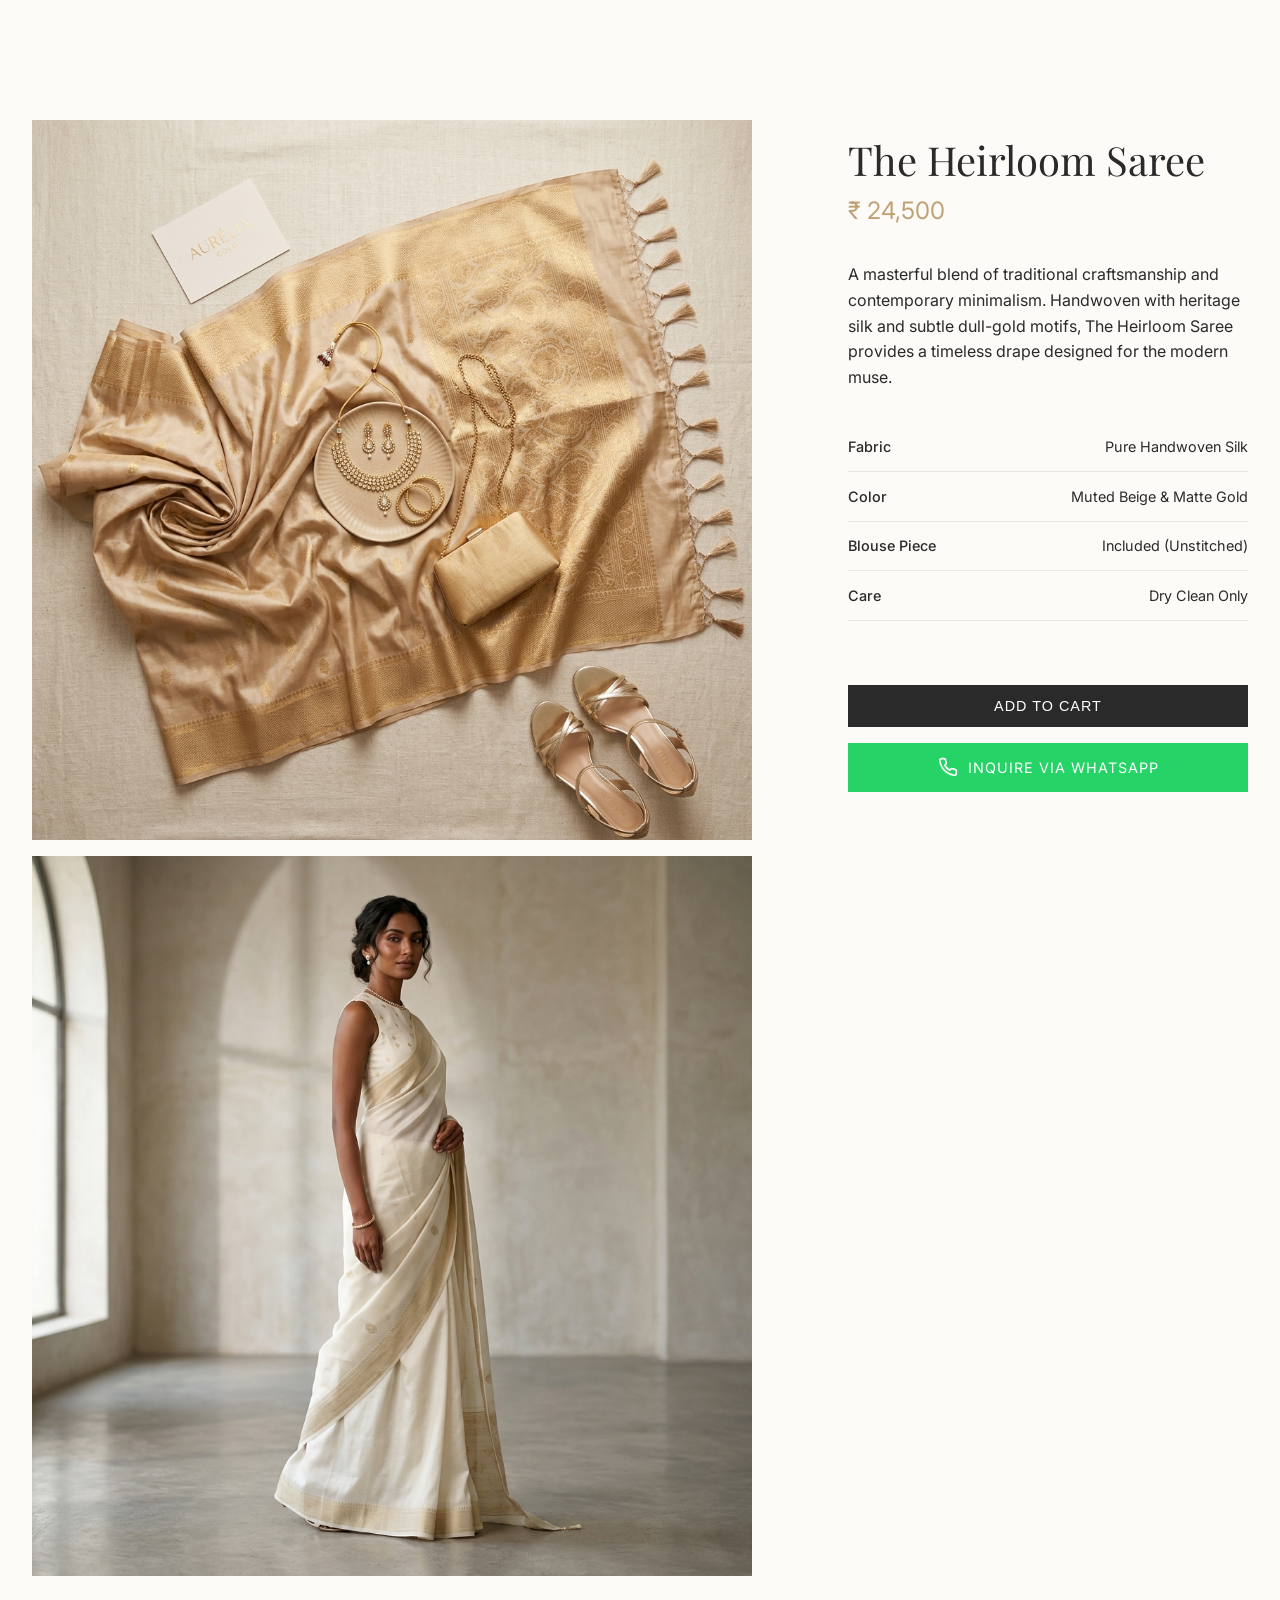
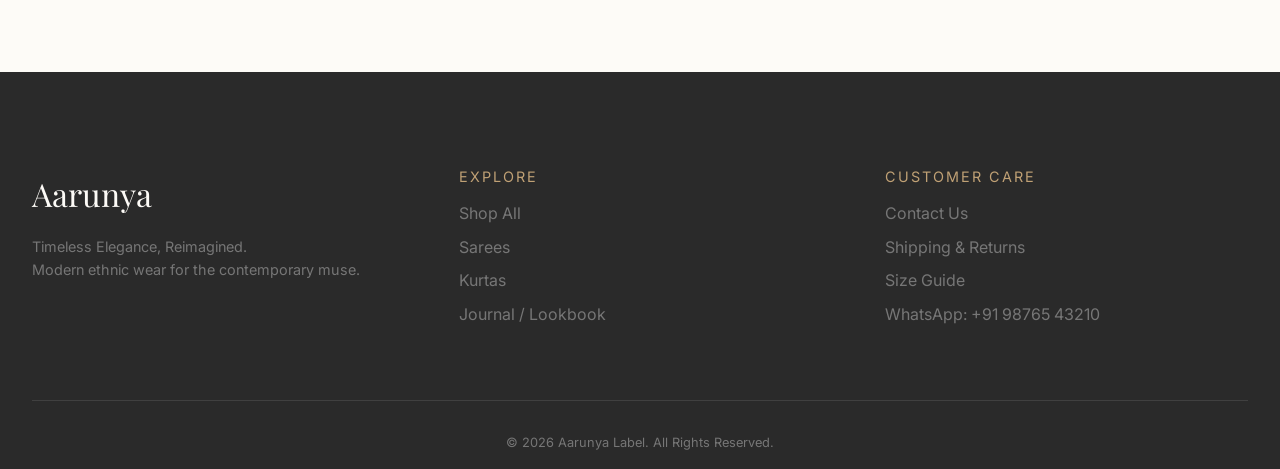
==== product.html @ f96c6a1d "Initial commit" ====
<!DOCTYPE html>
<html lang="en">
<head>
    <meta charset="UTF-8">
    <meta name="viewport" content="width=device-width, initial-scale=1.0">
    <title>The Heirloom Saree | Aarunya</title>
    <meta name="description" content="Shop the luxurious and minimal Heirloom Saree at Aarunya.">
    <link rel="stylesheet" href="style.css">
</head>
<body>
    <!-- Header -->
    <header id="header">
        <div class="nav-container">
            <div class="brand-logo"><a href="index.html">Aarunya</a></div>
            <nav class="nav-links">
                <a href="index.html#shop">Sarees</a>
                <a href="index.html#shop">Kurtas</a>
                <a href="index.html#shop">Blouses</a>
                <a href="index.html#collections">Collections</a>
            </nav>
            <div class="icons">
                <!-- Search Icon -->
                <svg viewBox="0 0 24 24" fill="none" stroke="currentColor" stroke-width="2" stroke-linecap="round" stroke-linejoin="round"><circle cx="11" cy="11" r="8"></circle><line x1="21" y1="21" x2="16.65" y2="16.65"></line></svg>
                <!-- Cart Icon -->
                <svg viewBox="0 0 24 24" fill="none" stroke="currentColor" stroke-width="2" stroke-linecap="round" stroke-linejoin="round"><path d="M6 2L3 6v14a2 2 0 0 0 2 2h14a2 2 0 0 0 2-2V6l-3-4z"></path><line x1="3" y1="6" x2="21" y2="6"></line><path d="M16 10a4 4 0 0 1-8 0"></path></svg>
            </div>
        </div>
    </header>

    <!-- Product Detail Section -->
    <section class="product-detail-section">
        <div class="container">
            <div class="product-detail-wrapper fade-in">
                <!-- Images (Left/Main side) -->
                <div class="product-gallery">
                    <img src="assets/cat_saree_1776011371440.png" alt="The Heirloom Saree - Full View" loading="lazy">
                    <img src="assets/hero_saree_1776011355249.png" alt="The Heirloom Saree - Styled View" loading="lazy">
                </div>
                
                <!-- Info (Right/Sticky side) -->
                <div class="product-info">
                    <h1>The Heirloom Saree</h1>
                    <p class="price">₹ 24,500</p>
                    <p class="product-desc">
                        A masterful blend of traditional craftsmanship and contemporary minimalism. Handwoven with heritage silk and subtle dull-gold motifs, The Heirloom Saree provides a timeless drape designed for the modern muse.
                    </p>
                    
                    <ul class="product-details-list">
                        <li><strong>Fabric</strong> <span>Pure Handwoven Silk</span></li>
                        <li><strong>Color</strong> <span>Muted Beige & Matte Gold</span></li>
                        <li><strong>Blouse Piece</strong> <span>Included (Unstitched)</span></li>
                        <li><strong>Care</strong> <span>Dry Clean Only</span></li>
                    </ul>

                    <div class="sticky-btn-group">
                        <button class="btn-primary">Add to Cart</button>
                        <a href="https://wa.me/919876543210" class="btn-whatsapp btn-secondary">
                            <svg xmlns="http://www.w3.org/2000/svg" width="20" height="20" viewBox="0 0 24 24" fill="none" stroke="currentColor" stroke-width="2" stroke-linecap="round" stroke-linejoin="round"><path d="M22 16.92v3a2 2 0 0 1-2.18 2 19.79 19.79 0 0 1-8.63-3.07 19.5 19.5 0 0 1-6-6 19.79 19.79 0 0 1-3.07-8.67A2 2 0 0 1 4.11 2h3a2 2 0 0 1 2 1.72 12.84 12.84 0 0 0 .7 2.81 2 2 0 0 1-.45 2.11L8.09 9.91a16 16 0 0 0 6 6l1.27-1.27a2 2 0 0 1 2.11-.45 12.84 12.84 0 0 0 2.81.7A2 2 0 0 1 22 16.92z"></path></svg>
                            Inquire via WhatsApp
                        </a>
                    </div>
                </div>
            </div>
        </div>
    </section>

    <!-- Footer -->
    <footer>
        <div class="container">
            <div class="footer-grid">
                <div class="footer-col">
                    <div class="footer-brand">Aarunya</div>
                    <p style="color: var(--color-gray); font-size: 0.9rem; margin-top: 1rem;">Timeless Elegance, Reimagined.<br>Modern ethnic wear for the contemporary muse.</p>
                </div>
                <div class="footer-col">
                    <h4>Explore</h4>
                    <ul class="footer-links">
                        <li><a href="#">Shop All</a></li>
                        <li><a href="#">Sarees</a></li>
                        <li><a href="#">Kurtas</a></li>
                        <li><a href="#">Journal / Lookbook</a></li>
                    </ul>
                </div>
                <div class="footer-col">
                    <h4>Customer Care</h4>
                    <ul class="footer-links">
                        <li><a href="#">Contact Us</a></li>
                        <li><a href="#">Shipping & Returns</a></li>
                        <li><a href="#">Size Guide</a></li>
                        <li><a href="#">WhatsApp: +91 98765 43210</a></li>
                    </ul>
                </div>
            </div>
            <div class="copyright">
                &copy; <span class="year"></span> Aarunya Label. All Rights Reserved.
            </div>
        </div>
    </footer>

    <script src="script.js"></script>
</body>
</html>
---- style.css ----
@import url('https://fonts.googleapis.com/css2?family=Inter:wght@300;400;500&family=Playfair+Display:ital,wght@0,400;0,500;0,600;1,400&display=swap');

:root {
    --color-ivory: #FDFBF7;
    --color-beige: #EDE8E1;
    --color-muted-gold: #C0A175;
    --color-charcoal: #2A2A2A;
    --color-white: #FFFFFF;
    --color-gray: #767676;
    
    --font-heading: 'Playfair Display', serif;
    --font-body: 'Inter', sans-serif;
    
    --spacing-xs: 0.5rem;
    --spacing-sm: 1rem;
    --spacing-md: 2rem;
    --spacing-lg: 4rem;
    --spacing-xl: 6rem;
    
    --transition-smooth: all 0.6s cubic-bezier(0.16, 1, 0.3, 1);
}

* {
    margin: 0;
    padding: 0;
    box-sizing: border-box;
}

body {
    font-family: var(--font-body);
    color: var(--color-charcoal);
    background-color: var(--color-ivory);
    line-height: 1.6;
    -webkit-font-smoothing: antialiased;
}

h1, h2, h3, h4, h5, h6 {
    font-family: var(--font-heading);
    font-weight: 400;
    line-height: 1.2;
}

a {
    color: inherit;
    text-decoration: none;
    transition: var(--transition-smooth);
}

img {
    max-width: 100%;
    display: block;
}

.container {
    max-width: 1440px;
    margin: 0 auto;
    padding: 0 var(--spacing-sm);
}
@media (min-width: 768px) {
    .container {
        padding: 0 var(--spacing-md);
    }
}

/* Header */
header {
    position: fixed;
    top: 0;
    left: 0;
    width: 100%;
    z-index: 100;
    background: rgba(253, 251, 247, 0.9);
    backdrop-filter: blur(10px);
    border-bottom: 1px solid rgba(0,0,0,0.05);
    transition: transform 0.4s ease;
}
header.scroll-down {
    transform: translateY(-100%);
}

.nav-container {
    display: flex;
    justify-content: space-between;
    align-items: center;
    height: 80px;
    padding: 0 var(--spacing-md);
}

.brand-logo {
    font-family: var(--font-heading);
    font-size: 1.8rem;
    letter-spacing: 2px;
    text-transform: uppercase;
    font-weight: 500;
}

.nav-links {
    display: none;
    gap: var(--spacing-md);
}

@media (min-width: 768px) {
    .nav-links {
        display: flex;
    }
}

.nav-links a {
    font-size: 0.9rem;
    letter-spacing: 1px;
    text-transform: uppercase;
}
.nav-links a:hover {
    color: var(--color-muted-gold);
}

.icons {
    display: flex;
    gap: var(--spacing-sm);
}
.icons svg {
    width: 24px;
    height: 24px;
    cursor: pointer;
}
.icons svg:hover {
    stroke: var(--color-muted-gold);
}

/* Hero Section */
.hero {
    height: 100vh;
    padding-top: 80px;
    display: flex;
    align-items: center;
    position: relative;
    overflow: hidden;
}

.hero-image-wrapper {
    position: absolute;
    top: 0;
    left: 0;
    width: 100%;
    height: 100%;
    z-index: -1;
}

.hero-image-wrapper img {
    width: 100%;
    height: 100%;
    object-fit: cover;
    object-position: top center;
    animation: zoomOut 10s ease-out forwards;
}

.hero-overlay {
    position: absolute;
    inset: 0;
    background: linear-gradient(to right, rgba(253,251,247,0.8) 0%, rgba(253,251,247,0) 100%);
}

@keyframes zoomOut {
    0% { transform: scale(1.1); }
    100% { transform: scale(1); }
}

.hero-content {
    max-width: 600px;
    padding-left: 5%;
    opacity: 0;
    transform: translateY(20px);
    animation: fadeUp 1s ease 0.5s forwards;
}

@keyframes fadeUp {
    100% {
        opacity: 1;
        transform: translateY(0);
    }
}

.hero-content h1 {
    font-size: 3.5rem;
    margin-bottom: var(--spacing-sm);
    color: var(--color-charcoal);
}

@media (min-width: 768px) {
    .hero-content h1 {
        font-size: 5rem;
    }
}

.btn-group {
    display: flex;
    flex-wrap: wrap;
    gap: var(--spacing-sm);
    margin-top: var(--spacing-md);
}

.btn-primary {
    background-color: var(--color-charcoal);
    color: var(--color-white);
    padding: 12px 32px;
    font-size: 0.9rem;
    text-transform: uppercase;
    letter-spacing: 1px;
    border: 1px solid var(--color-charcoal);
    cursor: pointer;
    transition: var(--transition-smooth);
    text-align: center;
}

.btn-primary:hover {
    background-color: transparent;
    color: var(--color-charcoal);
}

.btn-secondary {
    background-color: transparent;
    color: var(--color-charcoal);
    padding: 12px 32px;
    font-size: 0.9rem;
    text-transform: uppercase;
    letter-spacing: 1px;
    border: 1px solid var(--color-charcoal);
    cursor: pointer;
    transition: var(--transition-smooth);
    text-align: center;
}

.btn-secondary:hover {
    background-color: var(--color-charcoal);
    color: var(--color-white);
}

/* Category Section */
.categories {
    padding: var(--spacing-xl) var(--spacing-sm);
}

.section-title {
    text-align: center;
    font-size: 2.5rem;
    margin-bottom: var(--spacing-lg);
}

.category-grid {
    display: grid;
    grid-template-columns: 1fr;
    gap: var(--spacing-sm);
    max-width: 1440px;
    margin: 0 auto;
}

@media (min-width: 768px) {
    .category-grid {
        grid-template-columns: repeat(2, 1fr);
    }
}
@media (min-width: 1024px) {
    .category-grid {
        grid-template-columns: repeat(4, 1fr);
    }
}

.category-card {
    position: relative;
    overflow: hidden;
    aspect-ratio: 3/4;
    cursor: pointer;
}

.category-card img {
    width: 100%;
    height: 100%;
    object-fit: cover;
    transition: transform 0.8s ease;
}

.category-card:hover img {
    transform: scale(1.05);
}

.category-overlay {
    position: absolute;
    inset: 0;
    background: rgba(0,0,0,0.15);
    display: flex;
    align-items: flex-end;
    padding: var(--spacing-md);
    transition: background 0.4s ease;
}

.category-card:hover .category-overlay {
    background: rgba(0,0,0,0.35);
}

.category-overlay h3 {
    color: var(--color-white);
    font-size: 1.5rem;
    margin-bottom: 0.5rem;
    transform: translateY(10px);
    transition: transform 0.4s ease;
}

.category-card:hover .category-overlay h3 {
    transform: translateY(0);
}

/* Featured Collection */
.featured {
    padding: var(--spacing-xl) 0;
    background-color: var(--color-beige);
}

.product-grid {
    display: grid;
    grid-template-columns: repeat(2, 1fr);
    gap: var(--spacing-md) var(--spacing-sm);
}
@media (min-width: 768px) {
    .product-grid {
        grid-template-columns: repeat(4, 1fr);
        gap: var(--spacing-lg) var(--spacing-md);
    }
}

.product-card {
    text-align: center;
    cursor: pointer;
    display: block;
}

.product-image-container {
    position: relative;
    overflow: hidden;
    aspect-ratio: 2/3;
    margin-bottom: var(--spacing-sm);
    background-color: #E2DDD5;
}
.product-image-container img {
    width: 100%;
    height: 100%;
    object-fit: cover;
    transition: transform 0.6s ease;
}

.product-card:hover .product-image-container img {
    transform: scale(1.03);
}

.product-title {
    font-family: var(--font-body);
    font-size: 0.9rem;
    font-weight: 400;
    text-transform: uppercase;
    letter-spacing: 1px;
    margin-bottom: 0.25rem;
}

.product-price {
    font-family: var(--font-heading);
    font-size: 1.2rem;
    color: var(--color-charcoal);
}

/* Brand Story */
.story {
    padding: var(--spacing-xl) 0;
}
.story-wrapper {
    display: flex;
    flex-direction: column;
    gap: var(--spacing-md);
    align-items: center;
}
@media(min-width: 768px) {
    .story-wrapper {
        flex-direction: row;
        gap: var(--spacing-lg);
    }
}
.story-image {
    flex: 1;
    max-width: 600px;
}
.story-text {
    flex: 1;
    max-width: 500px;
}
.story-text h2 {
    font-size: 2.5rem;
    margin-bottom: var(--spacing-sm);
}
.story-text p {
    font-size: 1.1rem;
    color: var(--color-gray);
    margin-bottom: var(--spacing-md);
}

/* Testimonials / Social Proof */
.testimonials {
    padding: var(--spacing-xl) 0;
    background-color: var(--color-white);
    text-align: center;
}
.testimonial-quote {
    font-size: 1.8rem;
    font-style: italic;
    font-family: var(--font-heading);
    max-width: 800px;
    margin: 0 auto var(--spacing-md);
    color: var(--color-charcoal);
}
.testimonial-author {
    font-size: 0.9rem;
    text-transform: uppercase;
    letter-spacing: 2px;
    color: var(--color-muted-gold);
}

/* Footer */
footer {
    background-color: var(--color-charcoal);
    color: var(--color-ivory);
    padding: var(--spacing-xl) 0 var(--spacing-sm) 0;
}
.footer-grid {
    display: grid;
    grid-template-columns: 1fr;
    gap: var(--spacing-lg);
    margin-bottom: var(--spacing-lg);
}
@media (min-width: 768px) {
    .footer-grid {
        grid-template-columns: 1fr 1fr 1fr;
    }
}
.footer-brand {
    font-family: var(--font-heading);
    font-size: 2rem;
    margin-bottom: var(--spacing-sm);
}
.footer-col h4 {
    font-family: var(--font-body);
    text-transform: uppercase;
    letter-spacing: 2px;
    font-size: 0.9rem;
    margin-bottom: var(--spacing-sm);
    color: var(--color-muted-gold);
}
.footer-links {
    list-style: none;
}
.footer-links li {
    margin-bottom: 0.5rem;
}
.footer-links a {
    color: var(--color-gray);
    transition: color 0.3s ease;
}
.footer-links a:hover {
    color: var(--color-ivory);
}

.copyright {
    text-align: center;
    padding-top: var(--spacing-md);
    border-top: 1px solid rgba(255,255,255,0.1);
    color: var(--color-gray);
    font-size: 0.8rem;
}

/* Product Detail Page */
.product-detail-section {
    padding-top: 120px;
    padding-bottom: var(--spacing-xl);
}
.product-detail-wrapper {
    display: grid;
    grid-template-columns: 1fr;
    gap: var(--spacing-md);
}
@media (min-width: 900px) {
    .product-detail-wrapper {
        grid-template-columns: 1fr 400px;
        gap: var(--spacing-xl);
    }
}
.product-gallery {
    display: grid;
    gap: var(--spacing-sm);
}
.product-gallery img {
    width: 100%;
}
.product-info {
    position: sticky;
    top: 120px;
    align-self: start;
    padding: var(--spacing-sm) 0;
}
.product-info h1 {
    font-size: 2.5rem;
    margin-bottom: 0.5rem;
}
.product-info .price {
    font-size: 1.5rem;
    font-family: var(--font-body);
    margin-bottom: var(--spacing-md);
    color: var(--color-muted-gold);
}
.product-desc {
    margin-bottom: var(--spacing-md);
    color: var(--color-charcoal);
    font-size: 1rem;
}
.product-details-list {
    margin-bottom: var(--spacing-md);
    list-style: none;
}
.product-details-list li {
    padding: 0.8rem 0;
    border-bottom: 1px solid var(--color-beige);
    font-size: 0.9rem;
    display: flex;
    justify-content: space-between;
}
.product-details-list li strong {
    font-weight: 500;
}
.sticky-btn-group {
    display: flex;
    flex-direction: column;
    gap: var(--spacing-sm);
    margin-top: var(--spacing-lg);
}
.btn-whatsapp {
    background-color: #25D366;
    color: white;
    border-color: #25D366;
    display: flex;
    justify-content: center;
    align-items: center;
    gap: 10px;
}
.btn-whatsapp:hover {
    background-color: #128C7E;
    color: white;
    border-color: #128C7E;
}

/* Suggestion Grid */
.suggestion-grid {
    display: grid;
    grid-template-columns: repeat(2, 1fr);
    gap: var(--spacing-sm);
    margin-top: var(--spacing-lg);
}

/* Utilities */
.fade-in {
    opacity: 0;
    transform: translateY(30px);
    transition: opacity 0.8s ease-out, transform 0.8s ease-out;
}
.fade-in.visible {
    opacity: 1;
    transform: translateY(0);
}
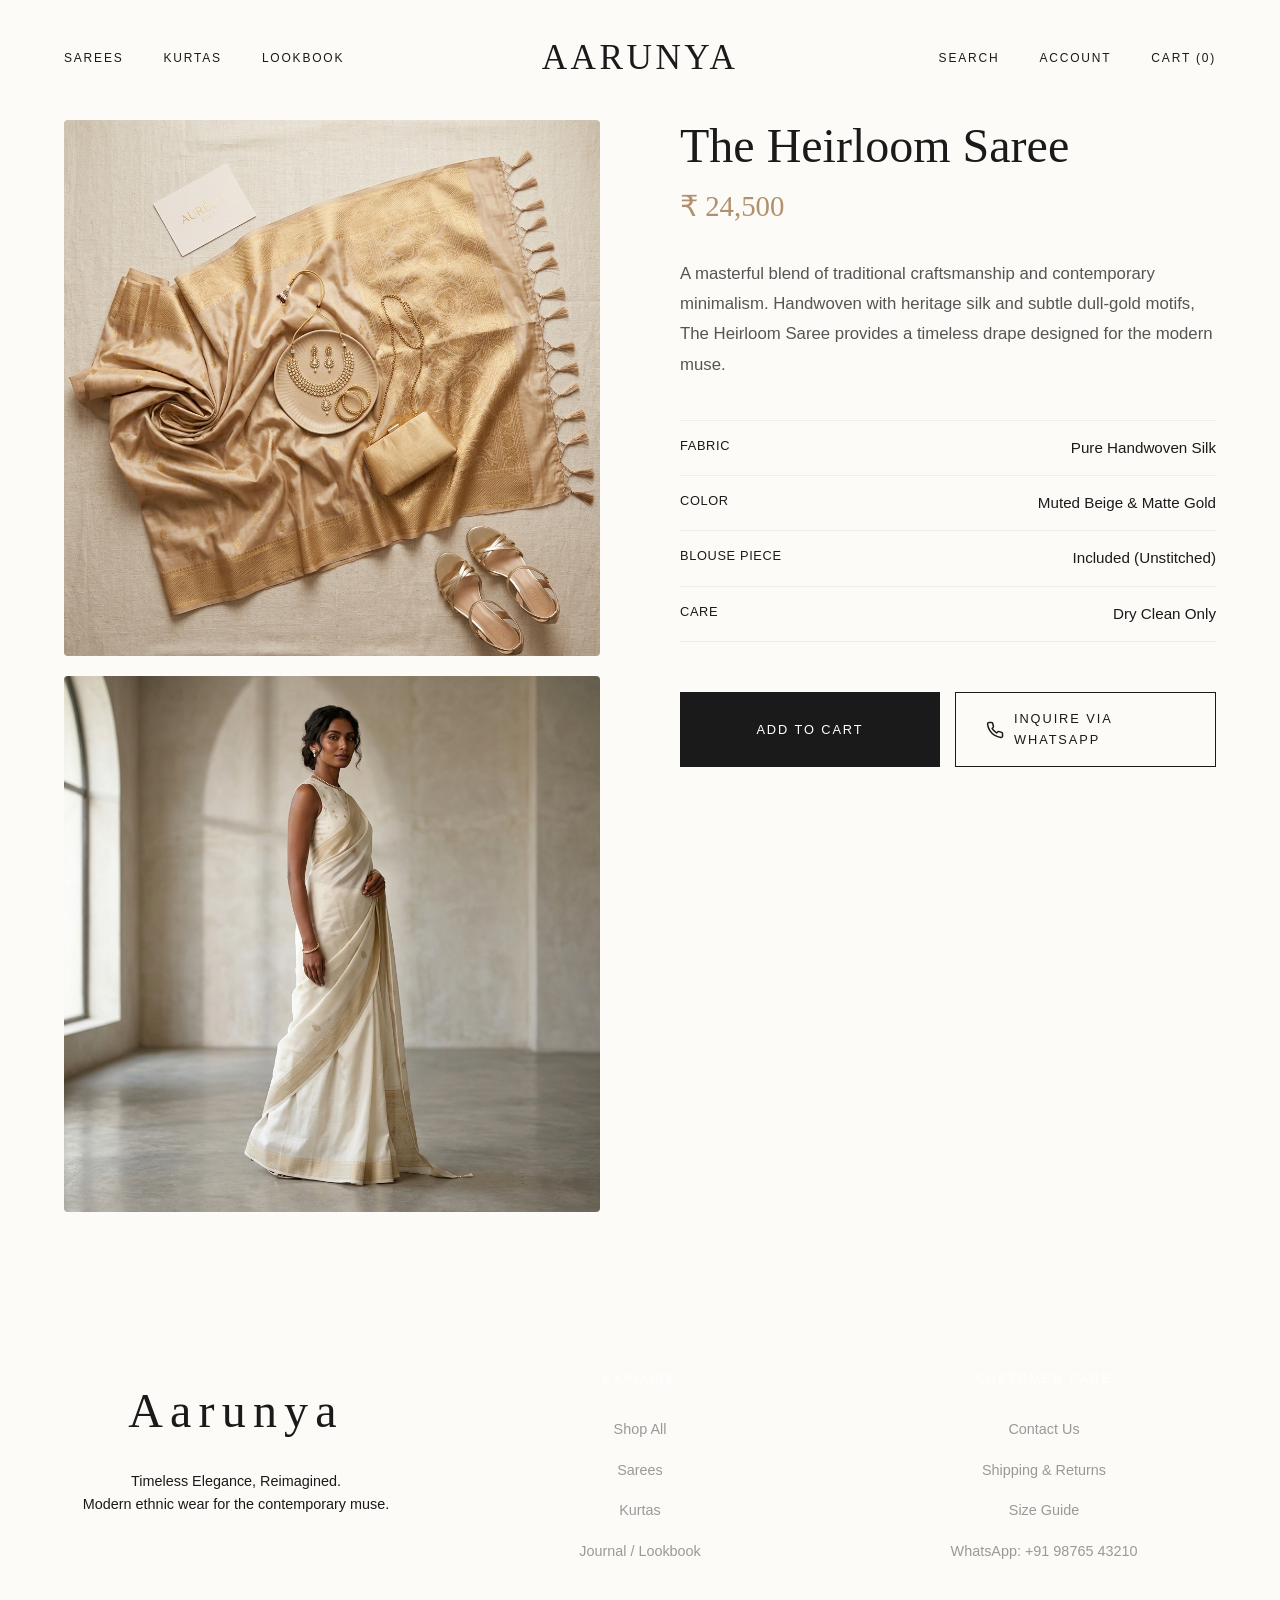
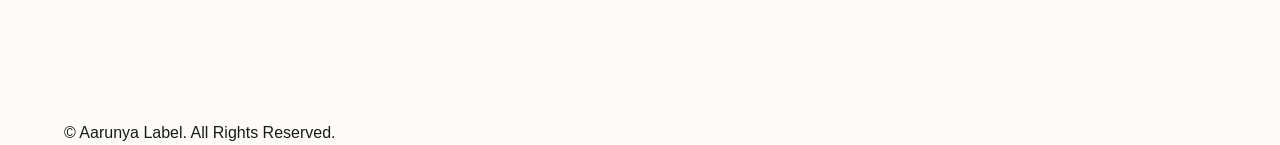
==== commit 6897d7b7: "Update all files" ====
--- a/product.html
+++ b/product.html
@@ -10,19 +10,19 @@
 <body>
     <!-- Header -->
     <header id="header">
-        <div class="nav-container">
-            <div class="brand-logo"><a href="index.html">Aarunya</a></div>
-            <nav class="nav-links">
-                <a href="index.html#shop">Sarees</a>
-                <a href="index.html#shop">Kurtas</a>
-                <a href="index.html#shop">Blouses</a>
-                <a href="index.html#collections">Collections</a>
+        <div class="header-inner">
+            <nav class="nav-left">
+                <a href="index.html#categories" class="nav-link">Sarees</a>
+                <a href="index.html#categories" class="nav-link">Kurtas</a>
+                <a href="index.html#collections" class="nav-link">Lookbook</a>
             </nav>
-            <div class="icons">
-                <!-- Search Icon -->
-                <svg viewBox="0 0 24 24" fill="none" stroke="currentColor" stroke-width="2" stroke-linecap="round" stroke-linejoin="round"><circle cx="11" cy="11" r="8"></circle><line x1="21" y1="21" x2="16.65" y2="16.65"></line></svg>
-                <!-- Cart Icon -->
-                <svg viewBox="0 0 24 24" fill="none" stroke="currentColor" stroke-width="2" stroke-linecap="round" stroke-linejoin="round"><path d="M6 2L3 6v14a2 2 0 0 0 2 2h14a2 2 0 0 0 2-2V6l-3-4z"></path><line x1="3" y1="6" x2="21" y2="6"></line><path d="M16 10a4 4 0 0 1-8 0"></path></svg>
+            
+            <a href="index.html" class="brand-logo">Aarunya</a>
+            
+            <div class="nav-right">
+                <a href="#" class="nav-link hidden-mobile">Search</a>
+                <a href="#" class="nav-link hidden-mobile">Account</a>
+                <a href="#" class="nav-link">Cart (0)</a>
             </div>
         </div>
     </header>
--- a/style.css
+++ b/style.css
@@ -1,23 +1,16 @@
-@import url('https://fonts.googleapis.com/css2?family=Inter:wght@300;400;500&family=Playfair+Display:ital,wght@0,400;0,500;0,600;1,400&display=swap');
-
+/* LUXURY EDITORIAL CSS */
 :root {
-    --color-ivory: #FDFBF7;
-    --color-beige: #EDE8E1;
-    --color-muted-gold: #C0A175;
-    --color-charcoal: #2A2A2A;
+    --color-bg: #FDFBF7; /* Softer, richer ivory */
+    --color-text: #1a1a1a; /* True charcoal */
+    --color-accent: #B0906D; /* Refined muted gold */
+    --color-light: #F5F2ED;
     --color-white: #FFFFFF;
-    --color-gray: #767676;
     
-    --font-heading: 'Playfair Display', serif;
-    --font-body: 'Inter', sans-serif;
+    --font-heading: 'Cormorant Garamond', serif;
+    --font-body: 'Montserrat', sans-serif;
     
-    --spacing-xs: 0.5rem;
-    --spacing-sm: 1rem;
-    --spacing-md: 2rem;
-    --spacing-lg: 4rem;
-    --spacing-xl: 6rem;
-    
-    --transition-smooth: all 0.6s cubic-bezier(0.16, 1, 0.3, 1);
+    --transition-slow: all 1.2s cubic-bezier(0.19, 1, 0.22, 1);
+    --transition-fast: all 0.4s ease;
 }
 
 * {
@@ -28,22 +21,30 @@
 
 body {
     font-family: var(--font-body);
-    color: var(--color-charcoal);
-    background-color: var(--color-ivory);
+    font-weight: 300;
+    color: var(--color-text);
+    background-color: var(--color-bg);
     line-height: 1.6;
     -webkit-font-smoothing: antialiased;
+    -moz-osx-font-smoothing: grayscale;
+}
+
+html {
+    scroll-behavior: smooth;
+    font-size: 16px;
 }
 
 h1, h2, h3, h4, h5, h6 {
     font-family: var(--font-heading);
-    font-weight: 400;
-    line-height: 1.2;
+    font-weight: 300;
+    line-height: 1.1;
+    color: var(--color-text);
 }
 
 a {
     color: inherit;
     text-decoration: none;
-    transition: var(--transition-smooth);
+    transition: var(--transition-fast);
 }
 
 img {
@@ -52,14 +53,57 @@
 }
 
 .container {
-    max-width: 1440px;
+    max-width: 1600px; /* Wider for editorial feel */
     margin: 0 auto;
-    padding: 0 var(--spacing-sm);
+    padding: 0 5%;
+}
+
+/* Typography Helpers */
+.subtitle {
+    font-family: var(--font-body);
+    font-size: 0.75rem;
+    text-transform: uppercase;
+    letter-spacing: 0.2em;
+    font-weight: 400;
+    color: var(--color-accent);
+    display: block;
+    margin-bottom: 1rem;
+}
+
+.section-spacing {
+    padding: 120px 0;
+}
+@media (min-width: 1024px) {
+    .section-spacing {
+        padding: 180px 0;
+    }
+}
+
+.section-header {
+    margin-bottom: 80px;
+    display: flex;
+    justify-content: space-between;
+    align-items: flex-end;
+}
+.section-header.center {
+    flex-direction: column;
+    align-items: center;
+    text-align: center;
+}
+.section-title {
+    font-size: 3rem;
+    letter-spacing: -0.02em;
 }
 @media (min-width: 768px) {
-    .container {
-        padding: 0 var(--spacing-md);
-    }
+    .section-title {
+        font-size: 4.5rem;
+    }
+}
+.section-divider {
+    width: 60px;
+    height: 1px;
+    background-color: var(--color-text);
+    margin-top: 30px;
 }
 
 /* Header */
@@ -68,72 +112,53 @@
     top: 0;
     left: 0;
     width: 100%;
-    z-index: 100;
-    background: rgba(253, 251, 247, 0.9);
-    backdrop-filter: blur(10px);
-    border-bottom: 1px solid rgba(0,0,0,0.05);
-    transition: transform 0.4s ease;
-}
-header.scroll-down {
-    transform: translateY(-100%);
-}
-
-.nav-container {
-    display: flex;
-    justify-content: space-between;
+    z-index: 1000;
+    padding: 30px 5%;
+    transition: var(--transition-fast);
+}
+header.scrolled {
+    background: rgba(253, 251, 247, 0.98);
+    padding: 20px 5%;
+    box-shadow: 0 1px 0 rgba(0,0,0,0.05);
+}
+
+.header-inner {
+    display: grid;
+    grid-template-columns: 1fr auto 1fr;
     align-items: center;
-    height: 80px;
-    padding: 0 var(--spacing-md);
-}
+}
+
+.nav-left { display: flex; gap: 40px; }
+.nav-right { display: flex; gap: 40px; justify-content: flex-end; }
+
+.nav-link {
+    font-family: var(--font-body);
+    font-size: 0.75rem;
+    text-transform: uppercase;
+    letter-spacing: 0.15em;
+    font-weight: 500;
+}
+.nav-link:hover { color: var(--color-accent); }
 
 .brand-logo {
     font-family: var(--font-heading);
-    font-size: 1.8rem;
-    letter-spacing: 2px;
-    text-transform: uppercase;
-    font-weight: 500;
-}
-
-.nav-links {
-    display: none;
-    gap: var(--spacing-md);
-}
-
-@media (min-width: 768px) {
-    .nav-links {
-        display: flex;
-    }
-}
-
-.nav-links a {
-    font-size: 0.9rem;
-    letter-spacing: 1px;
-    text-transform: uppercase;
-}
-.nav-links a:hover {
-    color: var(--color-muted-gold);
-}
-
-.icons {
-    display: flex;
-    gap: var(--spacing-sm);
-}
-.icons svg {
-    width: 24px;
-    height: 24px;
-    cursor: pointer;
-}
-.icons svg:hover {
-    stroke: var(--color-muted-gold);
+    font-size: 2.2rem;
+    letter-spacing: 0.1em;
+    text-transform: uppercase;
+    font-weight: 400;
+}
+
+@media (max-width: 768px) {
+    .hidden-mobile { display: none; }
+    .nav-left, .nav-right { gap: 20px; }
 }
 
 /* Hero Section */
 .hero {
-    height: 100vh;
-    padding-top: 80px;
+    height: 85vh;
+    position: relative;
     display: flex;
     align-items: center;
-    position: relative;
     overflow: hidden;
 }
 
@@ -143,7 +168,7 @@
     left: 0;
     width: 100%;
     height: 100%;
-    z-index: -1;
+    z-index: 1;
 }
 
 .hero-image-wrapper img {
@@ -151,112 +176,84 @@
     height: 100%;
     object-fit: cover;
     object-position: top center;
-    animation: zoomOut 10s ease-out forwards;
-}
-
+    animation: imageReveal 2s var(--transition-slow) forwards;
+}
+
+@keyframes imageReveal {
+    0% { transform: scale(1.05); filter: blur(5px); }
+    100% { transform: scale(1); filter: blur(0); }
+}
+
+/* Very delicate gradient ensuring text legibility without muddying image */
 .hero-overlay {
     position: absolute;
     inset: 0;
-    background: linear-gradient(to right, rgba(253,251,247,0.8) 0%, rgba(253,251,247,0) 100%);
-}
-
-@keyframes zoomOut {
-    0% { transform: scale(1.1); }
-    100% { transform: scale(1); }
+    z-index: 2;
+    background: linear-gradient(to right, rgba(253,251,247,0.7) 0%, rgba(253,251,247,0) 40%);
+}
+@media (max-width: 768px) {
+    .hero-overlay {
+        background: linear-gradient(to top, rgba(253,251,247,0.9) 0%, rgba(253,251,247,0) 50%);
+    }
 }
 
 .hero-content {
-    max-width: 600px;
+    position: relative;
+    z-index: 3;
     padding-left: 5%;
-    opacity: 0;
-    transform: translateY(20px);
-    animation: fadeUp 1s ease 0.5s forwards;
-}
-
-@keyframes fadeUp {
-    100% {
-        opacity: 1;
-        transform: translateY(0);
-    }
-}
-
-.hero-content h1 {
-    font-size: 3.5rem;
-    margin-bottom: var(--spacing-sm);
-    color: var(--color-charcoal);
-}
-
+    max-width: 800px;
+}
+@media (min-width: 1024px) {
+    .hero-content { padding-left: 10%; }
+}
+
+.hero-subtitle {
+    font-family: var(--font-body);
+    font-size: 0.75rem;
+    letter-spacing: 0.3em;
+    text-transform: uppercase;
+    display: block;
+    margin-bottom: 2rem;
+}
+
+.hero-title {
+    font-size: 4rem;
+    margin-bottom: 3rem;
+    color: var(--color-text);
+}
 @media (min-width: 768px) {
-    .hero-content h1 {
-        font-size: 5rem;
-    }
-}
-
-.btn-group {
-    display: flex;
-    flex-wrap: wrap;
-    gap: var(--spacing-sm);
-    margin-top: var(--spacing-md);
-}
-
-.btn-primary {
-    background-color: var(--color-charcoal);
-    color: var(--color-white);
-    padding: 12px 32px;
-    font-size: 0.9rem;
-    text-transform: uppercase;
-    letter-spacing: 1px;
-    border: 1px solid var(--color-charcoal);
-    cursor: pointer;
-    transition: var(--transition-smooth);
-    text-align: center;
-}
-
-.btn-primary:hover {
-    background-color: transparent;
-    color: var(--color-charcoal);
-}
-
-.btn-secondary {
-    background-color: transparent;
-    color: var(--color-charcoal);
-    padding: 12px 32px;
-    font-size: 0.9rem;
-    text-transform: uppercase;
-    letter-spacing: 1px;
-    border: 1px solid var(--color-charcoal);
-    cursor: pointer;
-    transition: var(--transition-smooth);
-    text-align: center;
-}
-
-.btn-secondary:hover {
-    background-color: var(--color-charcoal);
-    color: var(--color-white);
-}
-
-/* Category Section */
-.categories {
-    padding: var(--spacing-xl) var(--spacing-sm);
-}
-
-.section-title {
-    text-align: center;
-    font-size: 2.5rem;
-    margin-bottom: var(--spacing-lg);
-}
-
+    .hero-title {
+        font-size: 7vw;
+        line-height: 1.05;
+        margin-bottom: 4rem;
+    }
+}
+
+.btn-editorial {
+    display: inline-block;
+    padding-bottom: 8px;
+    border-bottom: 1px solid var(--color-text);
+    font-family: var(--font-body);
+    font-size: 0.8rem;
+    text-transform: uppercase;
+    letter-spacing: 0.2em;
+    font-weight: 500;
+}
+.btn-editorial:hover {
+    color: var(--color-accent);
+    border-bottom-color: var(--color-accent);
+}
+
+/* Categories - Clean Editorial Grid */
 .category-grid {
     display: grid;
     grid-template-columns: 1fr;
-    gap: var(--spacing-sm);
-    max-width: 1440px;
-    margin: 0 auto;
-}
-
+    gap: 40px;
+}
 @media (min-width: 768px) {
     .category-grid {
         grid-template-columns: repeat(2, 1fr);
+        gap: 60px 40px;
     }
 }
 @media (min-width: 1024px) {
@@ -265,308 +262,464 @@
     }
 }
 
-.category-card {
+.category-item {
+    display: flex;
+    flex-direction: column;
+    align-items: center;
+    text-align: center;
+}
+
+.img-wrapper {
+    width: 100%;
+    aspect-ratio: 3/4;
+    overflow: hidden;
+    margin-bottom: 24px;
+    background: var(--color-light);
+}
+
+.img-wrapper img {
+    width: 100%;
+    height: 100%;
+    object-fit: cover;
+    transition: var(--transition-slow);
+}
+
+.category-item:hover .img-wrapper img {
+    transform: scale(1.05);
+}
+
+.category-name {
+    font-family: var(--font-heading);
+    font-size: 2rem;
+    font-weight: 400;
+    font-style: italic;
+}
+
+/* Featured Products */
+.view-all-link {
+    font-family: var(--font-body);
+    font-size: 0.75rem;
+    text-transform: uppercase;
+    letter-spacing: 0.15em;
+    border-bottom: 1px solid currentColor;
+    padding-bottom: 5px;
+}
+
+.product-grid {
+    display: grid;
+    grid-template-columns: 1fr 1fr;
+    gap: 40px 20px;
+}
+@media (min-width: 1024px) {
+    .product-grid {
+        grid-template-columns: repeat(4, 1fr);
+        gap: 80px 40px;
+    }
+}
+
+.product-item {
+    display: block;
+}
+
+.product-img-wrapper {
+    aspect-ratio: 2/3;
+    overflow: hidden;
+    margin-bottom: 20px;
+    background: var(--color-light);
+}
+.product-img-wrapper img {
+    width: 100%;
+    height: 100%;
+    object-fit: cover;
+    transition: var(--transition-slow);
+}
+.product-item:hover .product-img-wrapper img {
+    transform: scale(1.05);
+}
+
+.product-details {
+    text-align: center;
+}
+
+.product-name {
+    font-family: var(--font-body);
+    font-size: 0.8rem;
+    text-transform: uppercase;
+    letter-spacing: 0.1em;
+    font-weight: 400;
+    margin-bottom: 8px;
+}
+
+.product-price {
+    font-family: var(--font-heading);
+    font-size: 1.4rem;
+    color: var(--color-text);
+}
+
+/* Brand Story */
+.story-grid {
+    display: grid;
+    grid-template-columns: 1fr;
+    gap: 60px;
+    align-items: center;
+}
+@media (min-width: 1024px) {
+    .story-grid {
+        grid-template-columns: 55% 45%;
+        gap: 120px;
+    }
+}
+
+.story-image-col {
+    position: relative;
+    padding-right: 20px;
+}
+.story-image-col::before {
+    content: '';
+    position: absolute;
+    top: 40px;
+    right: 0;
+    bottom: -40px;
+    left: 40px;
+    background: var(--color-light);
+    z-index: -1;
+}
+
+.story-image-col img {
+    width: 100%;
+    aspect-ratio: 4/5;
+    object-fit: cover;
+}
+
+.story-title {
+    font-size: 3.5rem;
+    margin-bottom: 40px;
+}
+@media (min-width: 768px) {
+    .story-title { font-size: 5rem; }
+}
+
+.story-desc {
+    font-size: 1.1rem;
+    line-height: 1.8;
+    margin-bottom: 50px;
+    max-width: 500px;
+}
+
+/* Lookbook */
+.lookbook-masonry {
+    display: grid;
+    grid-template-columns: 1fr;
+    gap: 40px;
+}
+@media (min-width: 900px) {
+    .lookbook-masonry {
+        grid-template-columns: 60% 35%;
+        justify-content: space-between;
+        align-items: center;
+    }
+}
+
+.lookbook-card {
     position: relative;
     overflow: hidden;
-    aspect-ratio: 3/4;
-    cursor: pointer;
-}
-
-.category-card img {
-    width: 100%;
-    height: 100%;
+}
+.lookbook-card img {
+    width: 100%;
     object-fit: cover;
-    transition: transform 0.8s ease;
-}
-
-.category-card:hover img {
-    transform: scale(1.05);
-}
-
-.category-overlay {
+    transition: var(--transition-slow);
+}
+.lookbook-card:hover img {
+    transform: scale(1.03);
+}
+
+.lookbook-text {
     position: absolute;
-    inset: 0;
-    background: rgba(0,0,0,0.15);
-    display: flex;
-    align-items: flex-end;
-    padding: var(--spacing-md);
-    transition: background 0.4s ease;
-}
-
-.category-card:hover .category-overlay {
-    background: rgba(0,0,0,0.35);
-}
-
-.category-overlay h3 {
+    bottom: 30px;
+    left: 30px;
     color: var(--color-white);
+}
+
+.lookbook-text h3 {
+    color: var(--color-white);
+    font-family: var(--font-heading);
+    font-size: 2.5rem;
+    font-style: italic;
+    margin-bottom: 5px;
+}
+.lookbook-text p {
+    font-family: var(--font-body);
+    font-size: 0.75rem;
+    text-transform: uppercase;
+    letter-spacing: 0.2em;
+}
+
+/* Services */
+.services {
+    background-color: var(--color-light);
+    text-align: center;
+}
+
+.services-wrapper {
+    display: grid;
+    grid-template-columns: 1fr;
+    gap: 60px;
+}
+@media (min-width: 768px) {
+    .services-wrapper {
+        grid-template-columns: repeat(3, 1fr);
+    }
+}
+
+.service-icon {
+    font-family: var(--font-heading);
+    font-size: 3rem;
+    color: var(--color-accent);
+    margin-bottom: 20px;
+    font-style: italic;
+}
+
+.service-title {
+    font-family: var(--font-body);
+    font-size: 0.85rem;
+    text-transform: uppercase;
+    letter-spacing: 0.2em;
+    font-weight: 500;
+    margin-bottom: 15px;
+}
+
+.service-desc {
+    font-size: 0.95rem;
+    color: #666;
+    max-width: 250px;
+    margin: 0 auto;
+}
+
+/* Footer */
+.footer {
+    background-color: var(--color-text);
+    color: var(--color-white);
+    padding-top: 100px;
+    padding-bottom: 40px;
+}
+
+.footer-top {
+    text-align: center;
+    margin-bottom: 80px;
+}
+
+.footer-brand {
+    font-family: var(--font-heading);
+    font-size: 3rem;
+    letter-spacing: 0.15em;
+    margin-bottom: 20px;
+}
+
+.footer-quote {
+    font-family: var(--font-heading);
+    font-style: italic;
     font-size: 1.5rem;
-    margin-bottom: 0.5rem;
-    transform: translateY(10px);
-    transition: transform 0.4s ease;
-}
-
-.category-card:hover .category-overlay h3 {
-    transform: translateY(0);
-}
-
-/* Featured Collection */
-.featured {
-    padding: var(--spacing-xl) 0;
-    background-color: var(--color-beige);
-}
-
-.product-grid {
-    display: grid;
-    grid-template-columns: repeat(2, 1fr);
-    gap: var(--spacing-md) var(--spacing-sm);
-}
-@media (min-width: 768px) {
-    .product-grid {
-        grid-template-columns: repeat(4, 1fr);
-        gap: var(--spacing-lg) var(--spacing-md);
-    }
-}
-
-.product-card {
-    text-align: center;
-    cursor: pointer;
-    display: block;
-}
-
-.product-image-container {
-    position: relative;
-    overflow: hidden;
-    aspect-ratio: 2/3;
-    margin-bottom: var(--spacing-sm);
-    background-color: #E2DDD5;
-}
-.product-image-container img {
-    width: 100%;
-    height: 100%;
-    object-fit: cover;
-    transition: transform 0.6s ease;
-}
-
-.product-card:hover .product-image-container img {
-    transform: scale(1.03);
-}
-
-.product-title {
-    font-family: var(--font-body);
-    font-size: 0.9rem;
-    font-weight: 400;
-    text-transform: uppercase;
-    letter-spacing: 1px;
-    margin-bottom: 0.25rem;
-}
-
-.product-price {
-    font-family: var(--font-heading);
-    font-size: 1.2rem;
-    color: var(--color-charcoal);
-}
-
-/* Brand Story */
-.story {
-    padding: var(--spacing-xl) 0;
-}
-.story-wrapper {
-    display: flex;
-    flex-direction: column;
-    gap: var(--spacing-md);
-    align-items: center;
-}
-@media(min-width: 768px) {
-    .story-wrapper {
-        flex-direction: row;
-        gap: var(--spacing-lg);
-    }
-}
-.story-image {
-    flex: 1;
-    max-width: 600px;
-}
-.story-text {
-    flex: 1;
-    max-width: 500px;
-}
-.story-text h2 {
-    font-size: 2.5rem;
-    margin-bottom: var(--spacing-sm);
-}
-.story-text p {
-    font-size: 1.1rem;
-    color: var(--color-gray);
-    margin-bottom: var(--spacing-md);
-}
-
-/* Testimonials / Social Proof */
-.testimonials {
-    padding: var(--spacing-xl) 0;
-    background-color: var(--color-white);
-    text-align: center;
-}
-.testimonial-quote {
-    font-size: 1.8rem;
-    font-style: italic;
-    font-family: var(--font-heading);
-    max-width: 800px;
-    margin: 0 auto var(--spacing-md);
-    color: var(--color-charcoal);
-}
-.testimonial-author {
-    font-size: 0.9rem;
-    text-transform: uppercase;
-    letter-spacing: 2px;
-    color: var(--color-muted-gold);
-}
-
-/* Footer */
-footer {
-    background-color: var(--color-charcoal);
-    color: var(--color-ivory);
-    padding: var(--spacing-xl) 0 var(--spacing-sm) 0;
-}
+    color: var(--color-accent);
+}
+
 .footer-grid {
     display: grid;
-    grid-template-columns: 1fr;
-    gap: var(--spacing-lg);
-    margin-bottom: var(--spacing-lg);
+    grid-template-columns: repeat(1, 1fr);
+    gap: 60px;
+    margin-bottom: 80px;
+    text-align: center;
+    border-top: 1px solid rgba(255,255,255,0.1);
+    border-bottom: 1px solid rgba(255,255,255,0.1);
+    padding: 60px 0;
 }
 @media (min-width: 768px) {
     .footer-grid {
-        grid-template-columns: 1fr 1fr 1fr;
-    }
-}
-.footer-brand {
-    font-family: var(--font-heading);
-    font-size: 2rem;
-    margin-bottom: var(--spacing-sm);
-}
+        grid-template-columns: repeat(3, 1fr);
+    }
+}
+
 .footer-col h4 {
-    font-family: var(--font-body);
-    text-transform: uppercase;
-    letter-spacing: 2px;
+    color: var(--color-white);
+    font-family: var(--font-body);
+    font-size: 0.75rem;
+    text-transform: uppercase;
+    letter-spacing: 0.2em;
+    margin-bottom: 30px;
+}
+
+.footer-col ul { list-style: none; }
+.footer-col li { margin-bottom: 15px; }
+.footer-col a {
+    color: #999;
     font-size: 0.9rem;
-    margin-bottom: var(--spacing-sm);
-    color: var(--color-muted-gold);
-}
-.footer-links {
-    list-style: none;
-}
-.footer-links li {
-    margin-bottom: 0.5rem;
-}
-.footer-links a {
-    color: var(--color-gray);
-    transition: color 0.3s ease;
-}
-.footer-links a:hover {
-    color: var(--color-ivory);
-}
-
-.copyright {
+}
+.footer-col a:hover { color: var(--color-white); }
+
+.footer-bottom {
     text-align: center;
-    padding-top: var(--spacing-md);
-    border-top: 1px solid rgba(255,255,255,0.1);
-    color: var(--color-gray);
     font-size: 0.8rem;
-}
-
-/* Product Detail Page */
+    color: #666;
+    text-transform: uppercase;
+    letter-spacing: 0.1em;
+}
+
+/* Animations */
+.fade-up {
+    opacity: 0;
+    transform: translateY(50px);
+    transition: opacity 1.2s cubic-bezier(0.19, 1, 0.22, 1), transform 1.2s cubic-bezier(0.19, 1, 0.22, 1);
+}
+.fade-up.visible {
+    opacity: 1;
+    transform: translateY(0);
+}
+
+/* Sticky WhatsApp */
+.sticky-whatsapp {
+    position: fixed;
+    bottom: 30px;
+    right: 30px;
+    background-color: var(--color-text);
+    color: var(--color-white);
+    width: 60px;
+    height: 60px;
+    border-radius: 50%;
+    display: flex;
+    justify-content: center;
+    align-items: center;
+    z-index: 1000;
+    transition: var(--transition-fast);
+}
+.sticky-whatsapp svg { width: 30px; height: 30px; }
+.sticky-whatsapp:hover { transform: translateY(-5px); background-color: var(--color-accent); }
+
+/* --- PRODUCT DETAIL PAGE UI --- */
 .product-detail-section {
-    padding-top: 120px;
-    padding-bottom: var(--spacing-xl);
-}
+    padding-top: 15vw;
+    padding-bottom: 100px;
+}
+@media (min-width: 1024px) {
+    .product-detail-section { padding-top: 120px; }
+}
+
 .product-detail-wrapper {
     display: grid;
     grid-template-columns: 1fr;
-    gap: var(--spacing-md);
+    gap: 40px;
 }
 @media (min-width: 900px) {
     .product-detail-wrapper {
-        grid-template-columns: 1fr 400px;
-        gap: var(--spacing-xl);
-    }
-}
+        grid-template-columns: 1fr 1fr;
+        gap: 80px;
+        align-items: start;
+    }
+}
+
 .product-gallery {
-    display: grid;
-    gap: var(--spacing-sm);
+    display: flex;
+    flex-direction: column;
+    gap: 20px;
 }
 .product-gallery img {
     width: 100%;
-}
+    height: auto;
+    background: var(--color-light);
+    border-radius: 4px; /* subtle softening */
+}
+
 .product-info {
     position: sticky;
     top: 120px;
-    align-self: start;
-    padding: var(--spacing-sm) 0;
-}
+}
+
 .product-info h1 {
-    font-size: 2.5rem;
-    margin-bottom: 0.5rem;
-}
+    font-size: 3rem;
+    margin-bottom: 10px;
+}
+
 .product-info .price {
-    font-size: 1.5rem;
-    font-family: var(--font-body);
-    margin-bottom: var(--spacing-md);
-    color: var(--color-muted-gold);
-}
+    font-family: var(--font-heading);
+    font-size: 1.8rem;
+    color: var(--color-accent);
+    margin-bottom: 30px;
+}
+
 .product-desc {
-    margin-bottom: var(--spacing-md);
-    color: var(--color-charcoal);
-    font-size: 1rem;
-}
+    font-size: 1.05rem;
+    line-height: 1.8;
+    color: #555;
+    margin-bottom: 40px;
+}
+
 .product-details-list {
-    margin-bottom: var(--spacing-md);
     list-style: none;
-}
+    margin-bottom: 50px;
+    border-top: 1px solid #eee;
+}
+
 .product-details-list li {
-    padding: 0.8rem 0;
-    border-bottom: 1px solid var(--color-beige);
-    font-size: 0.9rem;
     display: flex;
     justify-content: space-between;
-}
+    padding: 15px 0;
+    border-bottom: 1px solid #eee;
+    font-size: 0.95rem;
+}
+
 .product-details-list li strong {
     font-weight: 500;
-}
+    text-transform: uppercase;
+    letter-spacing: 0.05em;
+    font-size: 0.8rem;
+}
+
 .sticky-btn-group {
     display: flex;
     flex-direction: column;
-    gap: var(--spacing-sm);
-    margin-top: var(--spacing-lg);
-}
+    gap: 15px;
+}
+@media (min-width: 600px) {
+    .sticky-btn-group {
+        flex-direction: row;
+    }
+}
+
+.btn-primary, .btn-secondary {
+    padding: 16px 30px;
+    font-family: var(--font-body);
+    font-size: 0.8rem;
+    text-transform: uppercase;
+    letter-spacing: 0.15em;
+    font-weight: 500;
+    cursor: pointer;
+    border: none;
+    transition: var(--transition-fast);
+    display: flex;
+    align-items: center;
+    justify-content: center;
+    gap: 10px;
+    width: 100%;
+    border-radius: 0; /* modern edge */
+}
+
+.btn-primary {
+    background-color: var(--color-text);
+    color: var(--color-white);
+}
+
+.btn-primary:hover {
+    background-color: var(--color-accent);
+}
+
+.btn-secondary {
+    background-color: transparent;
+    color: var(--color-text);
+    border: 1px solid var(--color-text);
+}
+
+.btn-secondary:hover {
+    background-color: var(--color-light);
+}
+
 .btn-whatsapp {
-    background-color: #25D366;
-    color: white;
-    border-color: #25D366;
-    display: flex;
-    justify-content: center;
-    align-items: center;
-    gap: 10px;
-}
-.btn-whatsapp:hover {
-    background-color: #128C7E;
-    color: white;
-    border-color: #128C7E;
-}
-
-/* Suggestion Grid */
-.suggestion-grid {
-    display: grid;
-    grid-template-columns: repeat(2, 1fr);
-    gap: var(--spacing-sm);
-    margin-top: var(--spacing-lg);
-}
-
-/* Utilities */
-.fade-in {
-    opacity: 0;
-    transform: translateY(30px);
-    transition: opacity 0.8s ease-out, transform 0.8s ease-out;
-}
-.fade-in.visible {
-    opacity: 1;
-    transform: translateY(0);
-}
+    text-decoration: none;
+}
